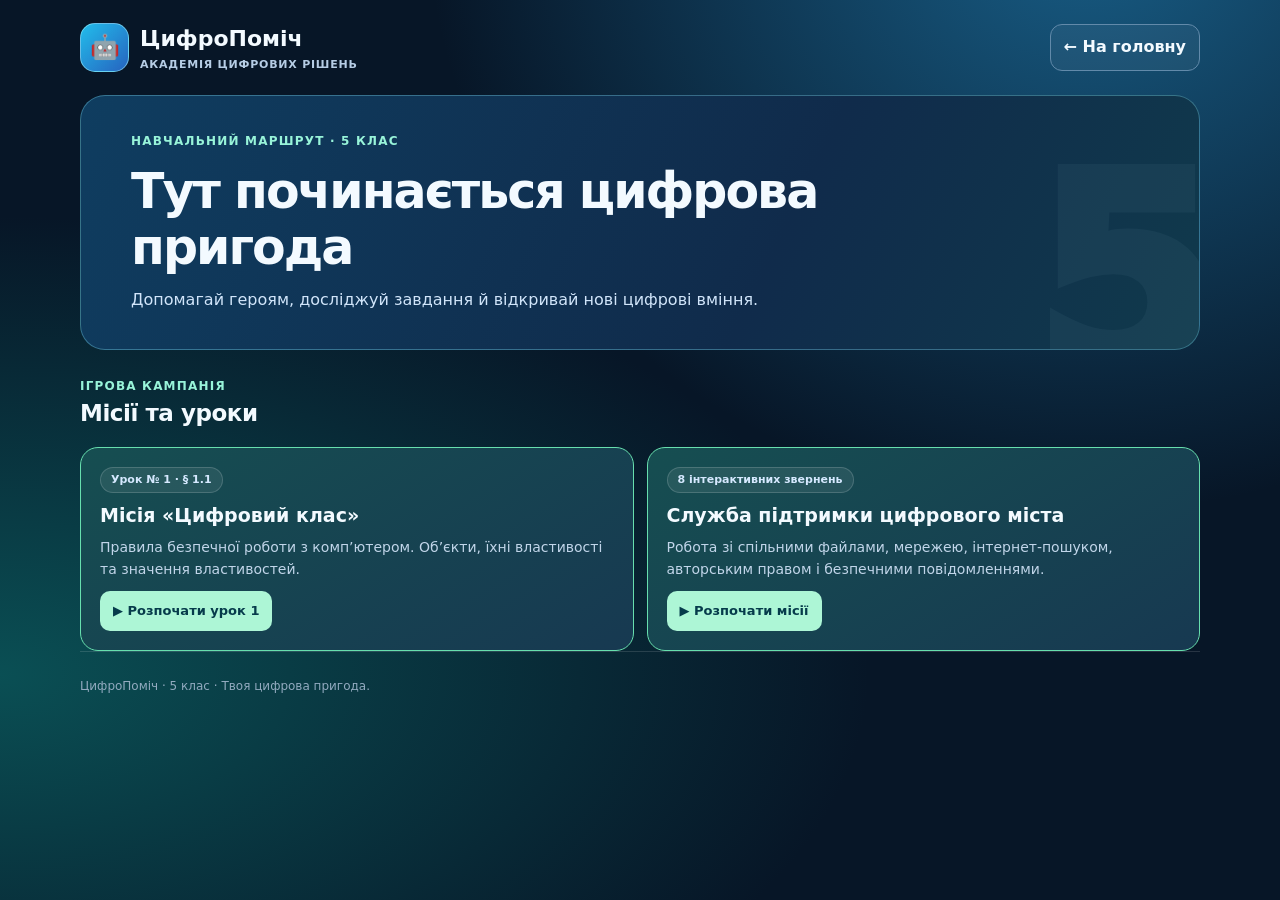
==== 5/index.html @ 38b458c2 "Simplify grade 5 student page: remove textbook notes and cross-grade navigation" ====
<!doctype html>
<html lang="uk"><head><meta charset="utf-8"><meta name="viewport" content="width=device-width,initial-scale=1,viewport-fit=cover"><meta name="theme-color" content="#09182c">
<title>ЦифроПоміч · 5 клас</title><meta name="description" content="ЦифроПоміч — пригоди та навчальні завдання з інформатики.">
<style>
:root{font-family:system-ui,-apple-system,"Segoe UI",sans-serif;color:#f3faff;background:#071627;line-height:1.55}
*{box-sizing:border-box}body{margin:0;min-height:100vh;background:radial-gradient(ellipse at 85% -10%,#185e87 0,transparent 43%),radial-gradient(ellipse at 0 75%,#0a4f54 0,transparent 48%),#071627}
a{color:inherit}a:focus-visible{outline:3px solid #ffde7c;outline-offset:3px}
.wrap{width:min(1120px,calc(100% - 28px));margin:auto}
header{padding:22px 0;display:flex;align-items:center;justify-content:space-between;gap:14px;flex-wrap:wrap}
.brand{text-decoration:none;display:flex;align-items:center;gap:11px;font-weight:900;font-size:22px}
.brand-mark{width:49px;height:49px;display:grid;place-items:center;border-radius:15px;background:linear-gradient(135deg,#22bdeb,#2663bf);font-size:24px;border:1px solid #a5f5ff8a}
.brand small{display:block;font-size:11px;font-weight:600;letter-spacing:.07em;color:#b6cde5}
.return{border:1px solid #628aaa;text-decoration:none;border-radius:12px;padding:10px 13px;background:#ffffff0c;font-weight:700}
nav{display:flex;gap:7px;flex-wrap:wrap;margin:8px 0 26px}
nav a{flex:1;text-decoration:none;text-align:center;min-width:56px;max-width:190px;padding:10px 8px;background:#132d49;border:1px solid #487491;border-radius:12px;font-weight:800}
nav .current{background:#c9f8e4;color:#06374a;border-color:#c9f8e4}
.hero{padding:36px clamp(20px,5vw,50px);border-radius:25px;border:1px solid #83e9ff55;background:linear-gradient(116deg,#0f3d60,#102b4b 62%,#103a4c);position:relative;overflow:hidden}
.eyebrow{color:#98f4d9;font-size:12px;letter-spacing:.1em;font-weight:900;text-transform:uppercase}
h1{font-size:clamp(28px,5vw,49px);letter-spacing:-.04em;line-height:1.14;max-width:760px;margin:13px 0}
.hero p{max-width:690px;color:#d1e5fa;margin:0}
.grade{position:absolute;right:-18px;bottom:-65px;font-size:270px;line-height:1;color:#b3eaff0c;font-weight:1000;pointer-events:none}
.book{display:inline-flex;gap:8px;flex-wrap:wrap;margin-top:20px;padding:9px 13px;background:#001e3255;border:1px solid #9fdcee44;border-radius:12px;font-size:12px;color:#d4e8f8}
.sec{display:flex;align-items:end;justify-content:space-between;gap:12px;margin:27px 0 16px;flex-wrap:wrap}
h2{font-size:23px;margin:0;letter-spacing:-.02em}.small{font-size:13px;color:#b7cce1}
.grid{display:grid;grid-template-columns:repeat(2,minmax(0,1fr));gap:13px}
.topic{border:1px solid #426881;background:linear-gradient(160deg,#142f4b,#11263c);border-radius:18px;padding:19px;display:flex;flex-direction:column;gap:10px;min-height:194px}
.topic.ready{border-color:#67dfae;background:linear-gradient(150deg,#164e51,#173951)}
.topic-top{display:flex;justify-content:space-between;gap:7px;align-items:center;flex-wrap:wrap}
.kind{background:#ffffff13;border:1px solid #ffffff29;padding:3px 10px;border-radius:999px;font-size:11px;font-weight:800;color:#d6e9ff}

.topic h3{margin:0;font-size:19px;line-height:1.3}.topic p{color:#c1d5e9;margin:0;flex:1;font-size:14px}

.action{display:inline-block;align-self:flex-start;text-decoration:none;color:#063b4b;background:#adf6d6;padding:10px 13px;border-radius:10px;font-weight:850;font-size:13px}
.hint{margin:20px 0 35px;padding:16px;border:1px solid #526b85;border-radius:15px;background:#091c30;color:#bcd1e8;font-size:13px}
footer{padding:25px 0 40px;color:#92aabf;font-size:12px;border-top:1px solid #ffffff21}
@media(max-width:650px){header{padding:13px 0}.brand{font-size:18px}.brand-mark{width:41px;height:41px}.return{font-size:12px}.hero{padding:25px 18px}.grade{font-size:190px;bottom:-40px}.grid{grid-template-columns:1fr}.topic{min-height:unset}nav{margin-bottom:15px}nav a{font-size:12px;padding:10px 3px}}
</style></head><body>
<div class="wrap"><header><a class="brand" href="../"><span class="brand-mark" aria-hidden="true">🤖</span><span>ЦифроПоміч<small>АКАДЕМІЯ ЦИФРОВИХ РІШЕНЬ</small></span></a><a class="return" href="../">← На головну</a></header>

<main><section class="hero"><span class="grade" aria-hidden="true">5</span><div class="eyebrow">Навчальний маршрут · 5 клас</div><h1>Тут починається цифрова пригода</h1><p>Допомагай героям, досліджуй завдання й відкривай нові цифрові вміння.</p></section>
<section aria-labelledby="topics"><div class="sec"><div><div class="eyebrow">Ігрова кампанія</div><h2 id="topics">Місії та уроки</h2></div></div><div class="grid"><article class="topic ready"><div class="topic-top"><span class="kind">Урок № 1 · § 1.1</span></div><h3>Місія «Цифровий клас»</h3><p>Правила безпечної роботи з комп’ютером. Об’єкти, їхні властивості та значення властивостей.</p><a class="action" href="./lesson-01.html">▶ Розпочати урок 1</a></article><article class="topic ready"><div class="topic-top"><span class="kind">8 інтерактивних звернень</span></div><h3>Служба підтримки цифрового міста</h3><p>Робота зі спільними файлами, мережею, інтернет-пошуком, авторським правом і безпечними повідомленнями.</p><a class="action" href="./game.html">▶ Розпочати місії</a></article></div></section></main>
<footer>ЦифроПоміч · 5 клас · Твоя цифрова пригода.</footer></div></body></html>
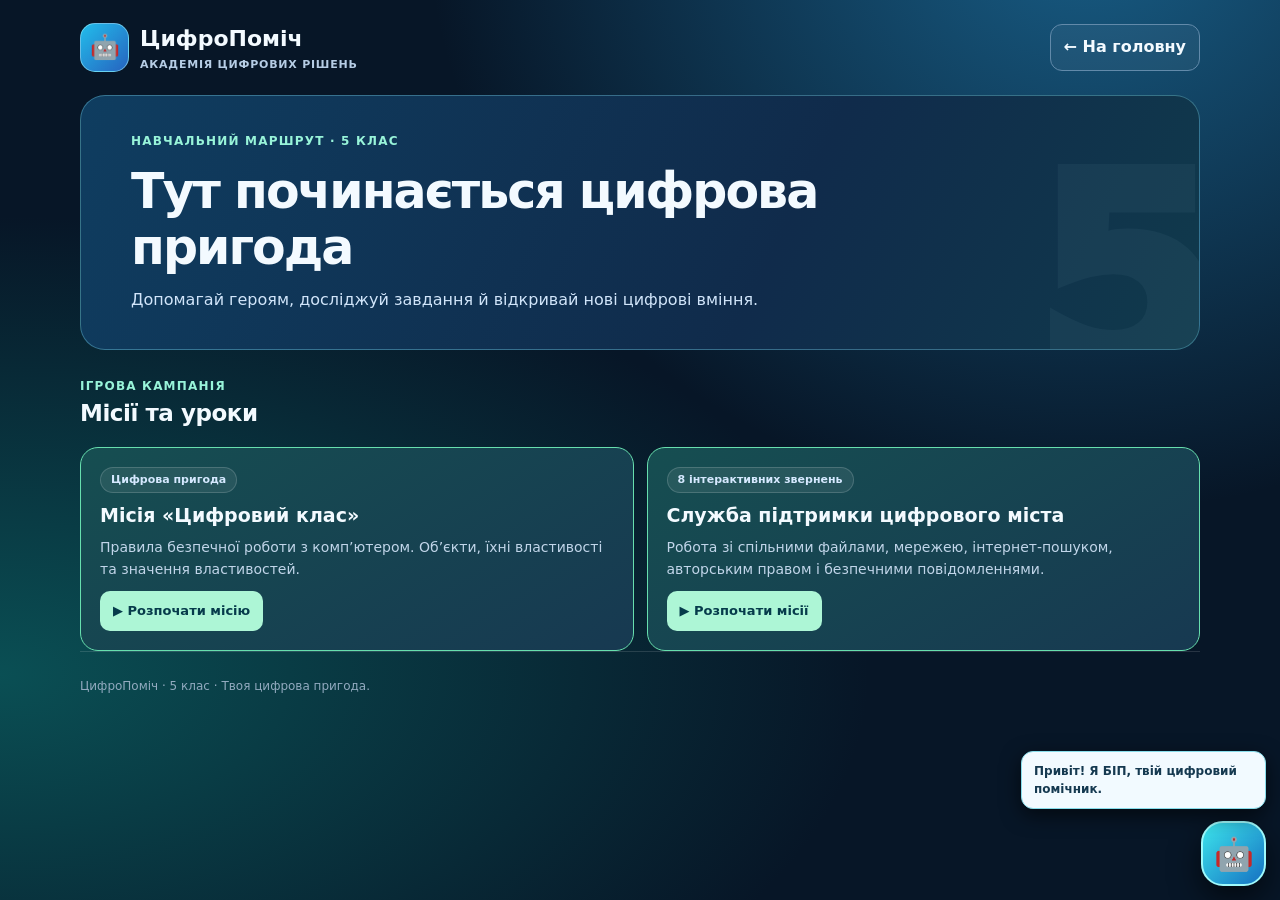
==== commit 22dba66b: "Add contextual floating BIP helper to 5/index.html" ====
--- a/5/index.html
+++ b/5/index.html
@@ -38,5 +38,5 @@
 <div class="wrap"><header><a class="brand" href="../"><span class="brand-mark" aria-hidden="true">🤖</span><span>ЦифроПоміч<small>АКАДЕМІЯ ЦИФРОВИХ РІШЕНЬ</small></span></a><a class="return" href="../">← На головну</a></header>
 
 <main><section class="hero"><span class="grade" aria-hidden="true">5</span><div class="eyebrow">Навчальний маршрут · 5 клас</div><h1>Тут починається цифрова пригода</h1><p>Допомагай героям, досліджуй завдання й відкривай нові цифрові вміння.</p></section>
-<section aria-labelledby="topics"><div class="sec"><div><div class="eyebrow">Ігрова кампанія</div><h2 id="topics">Місії та уроки</h2></div></div><div class="grid"><article class="topic ready"><div class="topic-top"><span class="kind">Урок № 1 · § 1.1</span></div><h3>Місія «Цифровий клас»</h3><p>Правила безпечної роботи з комп’ютером. Об’єкти, їхні властивості та значення властивостей.</p><a class="action" href="./lesson-01.html">▶ Розпочати урок 1</a></article><article class="topic ready"><div class="topic-top"><span class="kind">8 інтерактивних звернень</span></div><h3>Служба підтримки цифрового міста</h3><p>Робота зі спільними файлами, мережею, інтернет-пошуком, авторським правом і безпечними повідомленнями.</p><a class="action" href="./game.html">▶ Розпочати місії</a></article></div></section></main>
-<footer>ЦифроПоміч · 5 клас · Твоя цифрова пригода.</footer></div></body></html>+<section aria-labelledby="topics"><div class="sec"><div><div class="eyebrow">Ігрова кампанія</div><h2 id="topics">Місії та уроки</h2></div></div><div class="grid"><article class="topic ready"><div class="topic-top"><span class="kind">Цифрова пригода</span></div><h3>Місія «Цифровий клас»</h3><p>Правила безпечної роботи з комп’ютером. Об’єкти, їхні властивості та значення властивостей.</p><a class="action" href="./lesson-01.html">▶ Розпочати місію</a></article><article class="topic ready"><div class="topic-top"><span class="kind">8 інтерактивних звернень</span></div><h3>Служба підтримки цифрового міста</h3><p>Робота зі спільними файлами, мережею, інтернет-пошуком, авторським правом і безпечними повідомленнями.</p><a class="action" href="./game.html">▶ Розпочати місії</a></article></div></section></main>
+<footer>ЦифроПоміч · 5 клас · Твоя цифрова пригода.</footer></div><script src="../assistant.js" defer></script></body></html>
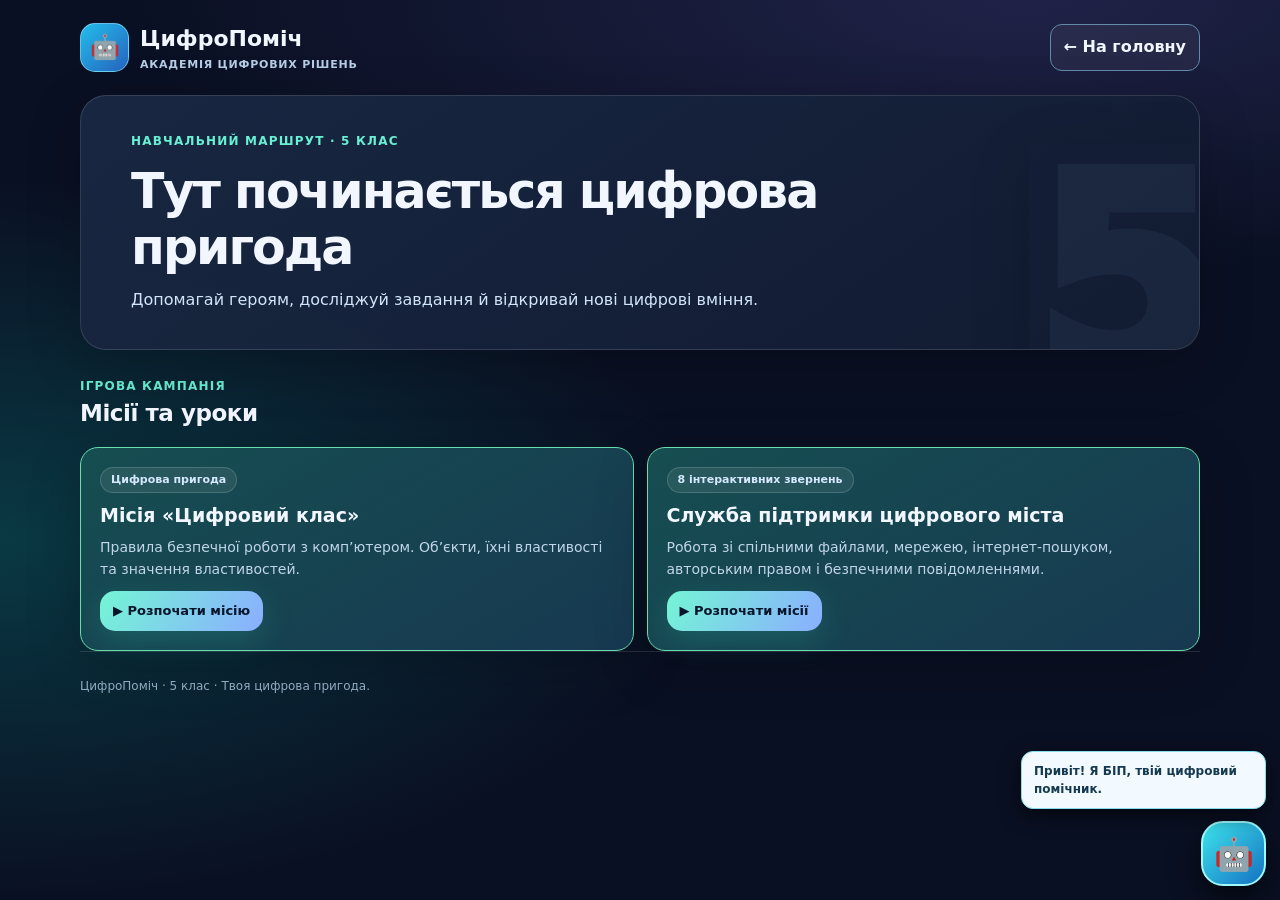
==== commit e272aa4d: "Apply shared visual identity to 5/index.html" ====
--- a/5/index.html
+++ b/5/index.html
@@ -34,7 +34,7 @@
 .hint{margin:20px 0 35px;padding:16px;border:1px solid #526b85;border-radius:15px;background:#091c30;color:#bcd1e8;font-size:13px}
 footer{padding:25px 0 40px;color:#92aabf;font-size:12px;border-top:1px solid #ffffff21}
 @media(max-width:650px){header{padding:13px 0}.brand{font-size:18px}.brand-mark{width:41px;height:41px}.return{font-size:12px}.hero{padding:25px 18px}.grade{font-size:190px;bottom:-40px}.grid{grid-template-columns:1fr}.topic{min-height:unset}nav{margin-bottom:15px}nav a{font-size:12px;padding:10px 3px}}
-</style></head><body>
+</style><link rel="stylesheet" href="../platform-theme.css"></head><body>
 <div class="wrap"><header><a class="brand" href="../"><span class="brand-mark" aria-hidden="true">🤖</span><span>ЦифроПоміч<small>АКАДЕМІЯ ЦИФРОВИХ РІШЕНЬ</small></span></a><a class="return" href="../">← На головну</a></header>
 
 <main><section class="hero"><span class="grade" aria-hidden="true">5</span><div class="eyebrow">Навчальний маршрут · 5 клас</div><h1>Тут починається цифрова пригода</h1><p>Допомагай героям, досліджуй завдання й відкривай нові цифрові вміння.</p></section>
--- a/platform-theme.css
+++ b/platform-theme.css
@@ -0,0 +1,71 @@
+/* ЦифроПоміч · єдина візуальна система платформи.
+   Палітра, панелі, елементи керування та анімації узгоджені з базовою грою. */
+:root{--cp-bg:#0a1023;--cp-card:#17233e;--cp-card-2:#1b2b49;--cp-line:#ffffff22;--cp-muted:#b1c1dd;--cp-accent:#69efd3;--cp-blue:#81adff;--cp-gold:#ffd98b;--cp-glow:#48e3db}
+html{scroll-behavior:auto}
+body{color:#f2f7ff;background:radial-gradient(ellipse 70% 30% at 80% 0,#39387275,transparent),radial-gradient(ellipse 55% 40% at 0% 60%,#087d7960,transparent),#0a1023;font-family:system-ui,-apple-system,"Segoe UI",sans-serif}
+button,a,select{touch-action:manipulation}
+button:focus-visible,a:focus-visible,select:focus-visible{outline:3px solid #ffe19b;outline-offset:3px}
+:is(.hero,.panel,.step,.topic,.grade,.card){box-shadow:0 15px 55px #0003}
+:is(.hero,.panel,.step){background:linear-gradient(145deg,#192843f5,#121c32f8);border:1px solid var(--cp-line);border-radius:26px}
+:is(.card,.topic){background:linear-gradient(155deg,#213754,#192840);border:1px solid #ffffff30;border-radius:18px}
+:is(.button,.btn,.action){background:linear-gradient(120deg,#74f5d5,#8baeff);color:#07152b;border:0;border-radius:15px;box-shadow:0 9px 32px #36e6bd2c;font-weight:900;text-decoration:none}
+:is(.button.secondary,.btn.secondary){background:#263555;color:#fff;border:1px solid #ffffff30;box-shadow:none}
+:is(.eyebrow,.meta,.caps){color:var(--cp-accent)}
+:is(.guide,.mission-scene){background:linear-gradient(120deg,#23395e,#182b48);border:1px solid #7badff66;border-radius:18px}
+:is(.step,.panel){overflow:visible}
+:is(.note,.game-notice){background:linear-gradient(145deg,#172f55,#13223f);border:1px solid #81adff;border-radius:18px;box-shadow:0 20px 55px #0009}
+:is(.note.error,.game-notice[data-kind="error"]){background:#503748;border-color:#ffa98f}
+:is(.workstation,.scene-bin){background:#111d37;border-color:#526fa8}
+:is(.decision-choice,.card select){background:#172c4c;border-color:#63799e;color:#f1f7ff}
+.decision-choice:hover{border-color:#a3f2de;background:#234c65}
+.decision-choice[aria-pressed="true"]{background:linear-gradient(130deg,#215d5d,#253d70);border-color:#84eed4}
+.mission-avatar{filter:drop-shadow(0 7px 14px #0af3dd18)}
+.mission-scene[data-mood="joy"]{border-color:#69efd3;background:linear-gradient(130deg,#1d5855,#223764)}
+.mission-scene[data-mood="concerned"]{border-color:#ffbe84;background:linear-gradient(130deg,#544058,#263356)}
+.mission-scene[data-mood="think"]{border-color:#ffbe84;background:linear-gradient(130deg,#544058,#263356)}
+.mission-scene[data-mood="surprise"]{border-color:#ffd98b}
+@keyframes cp-rise{from{opacity:0;transform:translateY(10px)}to{opacity:1;transform:translateY(0)}}
+@keyframes cp-hover{0%,100%{transform:translateY(0)}50%{transform:translateY(-5px)}}
+@keyframes cp-glow{0%,100%{filter:drop-shadow(0 0 2px #66eac055)}50%{filter:drop-shadow(0 0 10px #66eac099)}}
+@media(prefers-reduced-motion:reduce){html{scroll-behavior:auto}*,*::before,*::after{animation:none!important;transition:none!important}}
+/* Mission-only rules: preserve stable gameplay and layout, update visual language. */
+body:has(.cp-mission) .wrap{max-width:1150px;padding:17px 20px 40px}
+.cp-mission .hero{position:relative;min-height:220px;display:grid;grid-template-columns:minmax(0,1fr) 250px;align-items:center;gap:16px;padding:30px 37px;overflow:hidden;background:linear-gradient(130deg,#1e3152,#14213c 68%,#164851)}
+.cp-mission .hero::after{content:"";position:absolute;pointer-events:none;inset:0;background:radial-gradient(circle at 85% 35%,#72cfff25,transparent 32%)}
+.cp-mission .hero-content{position:relative;z-index:1}
+.cp-mission h1{font-size:clamp(29px,5vw,52px);line-height:1.12;letter-spacing:-.04em;margin:10px 0}
+.cp-mission .hero p{color:#c3d3ed;font-size:16px;max-width:620px}
+.cp-mission .hero-team{position:relative;z-index:1;display:flex;justify-content:center;align-items:end;gap:0;min-height:160px}
+.cp-mission .hero-team .team-figure{width:96px;height:130px;display:grid;align-items:end;filter:drop-shadow(0 12px 10px #0007);animation:cp-hover 4.2s ease-in-out infinite}
+.cp-mission .hero-team .team-figure:nth-child(2){animation-delay:-1.1s;z-index:2;transform:scale(1.07)}
+.cp-mission .hero-team .team-figure:nth-child(3){animation-delay:-2.1s}
+.cp-mission .hero-team svg{width:100%;height:100%}
+.cp-mission header{display:flex;align-items:center;gap:13px;min-height:63px;padding:0 0 16px}
+.cp-mission header .cp-brand{display:flex;align-items:center;gap:12px;font-size:21px;letter-spacing:-.03em}
+.cp-mission header .cp-brand-icon{display:grid;place-items:center;background:linear-gradient(135deg,#70f5d2,#88a8ff);width:49px;height:49px;border-radius:15px;color:#0b1b2d;font-size:25px}
+.cp-mission header .cp-brand small{display:block;color:#b1c1dd;font-size:11px;letter-spacing:.08em}
+.cp-mission header .back{margin-left:auto;padding:11px 15px;border-radius:14px;border:1px solid #ffffff30;background:#ffffff12;color:#f2f7ff}
+.cp-mission .progress{margin:18px 0 17px;gap:10px}
+.cp-mission .progress i{height:11px;background:#263a60;box-shadow:inset 0 2px 4px #0004}
+.cp-mission .progress i.done{background:linear-gradient(90deg,#57e2a5,#79dbf9)}
+.cp-mission .progress i.current{background:linear-gradient(90deg,#ffd98b,#f2bde8);animation:cp-glow 2.5s ease-in-out infinite}
+.cp-mission .step{padding:clamp(19px,3.4vw,32px);animation:cp-rise .3s ease-out}
+.cp-mission .step[hidden]{display:none}
+.cp-mission .step h2{font-size:clamp(23px,3.3vw,34px);letter-spacing:-.035em}
+.cp-mission .choices{gap:13px}
+.cp-mission .card{padding:17px}
+.cp-mission .mission-scene{padding:13px 18px;margin:0 0 18px;min-height:114px}
+.cp-mission .mission-scene .mission-avatar{min-width:90px}
+.cp-mission .mission-scene .mission-avatar svg{width:85px;height:97px}
+.cp-mission .mission-scene b{font-size:17px}
+.cp-mission .mission-scene small{font-size:13px;color:#c6d8ef}
+.cp-mission .workstation{background:#121f38;border:1px solid #6383b3;min-height:75px}
+.cp-mission .workstation[data-selected="true"]{background:#1c4659;border-color:#69efd3}
+.cp-mission .scene-bin{min-height:97px;background:#101e36;border:1px dashed #7193c7}
+.cp-mission .scene-bin .token{background:#2a4266;border-color:#81adff}
+.cp-mission .decision-choice{font-size:14px;min-height:54px;border-radius:13px}
+.cp-mission .decision-choice[aria-pressed="true"]::before{color:#81ffd5}
+.cp-mission .viz-ball svg{filter:drop-shadow(0 14px 12px #0006)}
+.cp-mission footer{color:#9eafcb}
+@media(max-width:760px){.cp-mission .hero{grid-template-columns:1fr 130px;padding:24px 22px}.cp-mission .hero-team{min-height:95px}.cp-mission .hero-team .team-figure{width:51px;height:87px}.cp-mission .mission-scene .mission-avatar{min-width:67px}.cp-mission .mission-scene .mission-avatar svg{height:75px;width:65px}}
+@media(max-width:570px){body:has(.cp-mission) .wrap{padding:10px 10px 32px}.cp-mission .hero{grid-template-columns:1fr;min-height:unset;padding:21px 19px;border-radius:23px}.cp-mission .hero-team{display:none}.cp-mission .hero p{font-size:14px}.cp-mission .step{padding:14px}.cp-mission .card{padding:12px}.cp-mission .mission-scene{gap:10px;min-height:95px;padding:9px}.cp-mission .mission-scene .mission-avatar{min-width:54px}.cp-mission .mission-scene .mission-avatar svg{width:55px;height:70px}.cp-mission .mission-scene b{font-size:14px}.cp-mission .mission-scene small{font-size:11px}.cp-mission header .cp-brand{font-size:17px}.cp-mission header .cp-brand-icon{width:42px;height:42px}.cp-mission header .back{font-size:12px;padding:9px}.cp-mission .decision-choice{font-size:13px}}
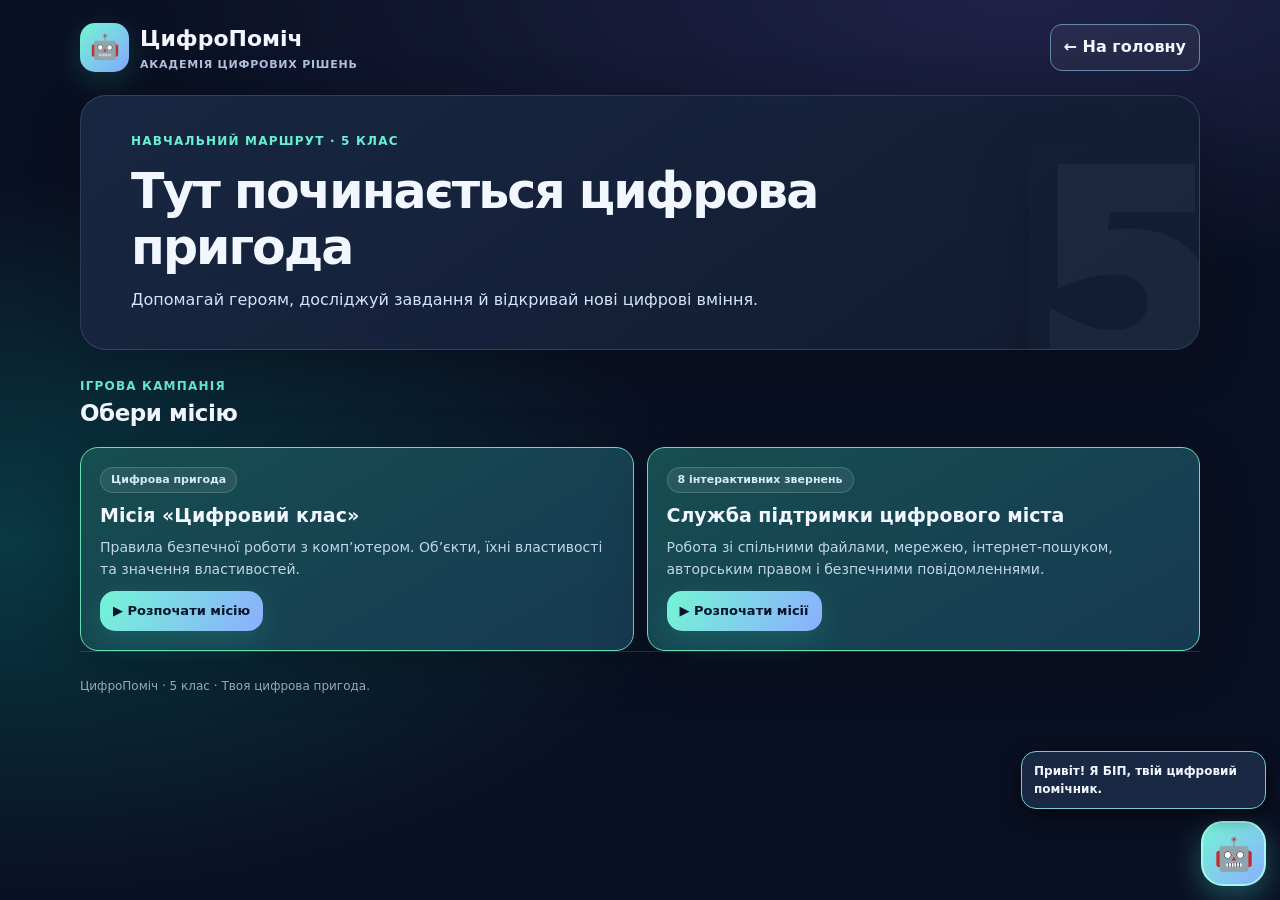
==== commit cdd1d504: "Use a student-facing mission heading consistently in grade 5" ====
--- a/5/index.html
+++ b/5/index.html
@@ -38,5 +38,5 @@
 <div class="wrap"><header><a class="brand" href="../"><span class="brand-mark" aria-hidden="true">🤖</span><span>ЦифроПоміч<small>АКАДЕМІЯ ЦИФРОВИХ РІШЕНЬ</small></span></a><a class="return" href="../">← На головну</a></header>
 
 <main><section class="hero"><span class="grade" aria-hidden="true">5</span><div class="eyebrow">Навчальний маршрут · 5 клас</div><h1>Тут починається цифрова пригода</h1><p>Допомагай героям, досліджуй завдання й відкривай нові цифрові вміння.</p></section>
-<section aria-labelledby="topics"><div class="sec"><div><div class="eyebrow">Ігрова кампанія</div><h2 id="topics">Місії та уроки</h2></div></div><div class="grid"><article class="topic ready"><div class="topic-top"><span class="kind">Цифрова пригода</span></div><h3>Місія «Цифровий клас»</h3><p>Правила безпечної роботи з комп’ютером. Об’єкти, їхні властивості та значення властивостей.</p><a class="action" href="./lesson-01.html">▶ Розпочати місію</a></article><article class="topic ready"><div class="topic-top"><span class="kind">8 інтерактивних звернень</span></div><h3>Служба підтримки цифрового міста</h3><p>Робота зі спільними файлами, мережею, інтернет-пошуком, авторським правом і безпечними повідомленнями.</p><a class="action" href="./game.html">▶ Розпочати місії</a></article></div></section></main>
+<section aria-labelledby="topics"><div class="sec"><div><div class="eyebrow">Ігрова кампанія</div><h2 id="topics">Обери місію</h2></div></div><div class="grid"><article class="topic ready"><div class="topic-top"><span class="kind">Цифрова пригода</span></div><h3>Місія «Цифровий клас»</h3><p>Правила безпечної роботи з комп’ютером. Об’єкти, їхні властивості та значення властивостей.</p><a class="action" href="./lesson-01.html">▶ Розпочати місію</a></article><article class="topic ready"><div class="topic-top"><span class="kind">8 інтерактивних звернень</span></div><h3>Служба підтримки цифрового міста</h3><p>Робота зі спільними файлами, мережею, інтернет-пошуком, авторським правом і безпечними повідомленнями.</p><a class="action" href="./game.html">▶ Розпочати місії</a></article></div></section></main>
 <footer>ЦифроПоміч · 5 клас · Твоя цифрова пригода.</footer></div><script src="../assistant.js" defer></script></body></html>
--- a/platform-theme.css
+++ b/platform-theme.css
@@ -1,6 +1,9 @@
 /* ЦифроПоміч · єдина візуальна система платформи.
    Палітра, панелі, елементи керування та анімації узгоджені з базовою грою. */
 :root{--cp-bg:#0a1023;--cp-card:#17233e;--cp-card-2:#1b2b49;--cp-line:#ffffff22;--cp-muted:#b1c1dd;--cp-accent:#69efd3;--cp-blue:#81adff;--cp-gold:#ffd98b;--cp-glow:#48e3db}
+.brand-mark,.brand-icon{background:linear-gradient(135deg,#70f5d2,#88a8ff)!important;color:#081a29;border-radius:15px;border:0;box-shadow:0 8px 30px #36e6bd2c}
+.brand small,.brand-caption{color:#b1c1dd}
+.brand,.brand-title{color:#f2f7ff;font-weight:900}
 html{scroll-behavior:auto}
 body{color:#f2f7ff;background:radial-gradient(ellipse 70% 30% at 80% 0,#39387275,transparent),radial-gradient(ellipse 55% 40% at 0% 60%,#087d7960,transparent),#0a1023;font-family:system-ui,-apple-system,"Segoe UI",sans-serif}
 button,a,select{touch-action:manipulation}
@@ -24,6 +27,10 @@
 .mission-scene[data-mood="concerned"]{border-color:#ffbe84;background:linear-gradient(130deg,#544058,#263356)}
 .mission-scene[data-mood="think"]{border-color:#ffbe84;background:linear-gradient(130deg,#544058,#263356)}
 .mission-scene[data-mood="surprise"]{border-color:#ffd98b}
+
+.cp-mission .mission-scene[data-mood="think"] .mission-avatar{animation:mission-think .55s ease-in-out 2}
+.cp-mission .hero-team .team-figure.celebrating{animation:cp-party .48s ease-in-out 5}
+@keyframes cp-party{0%,100%{transform:translateY(0) rotate(0)}35%{transform:translateY(-12px) rotate(-8deg)}70%{transform:translateY(-7px) rotate(8deg)}}
 @keyframes cp-rise{from{opacity:0;transform:translateY(10px)}to{opacity:1;transform:translateY(0)}}
 @keyframes cp-hover{0%,100%{transform:translateY(0)}50%{transform:translateY(-5px)}}
 @keyframes cp-glow{0%,100%{filter:drop-shadow(0 0 2px #66eac055)}50%{filter:drop-shadow(0 0 10px #66eac099)}}
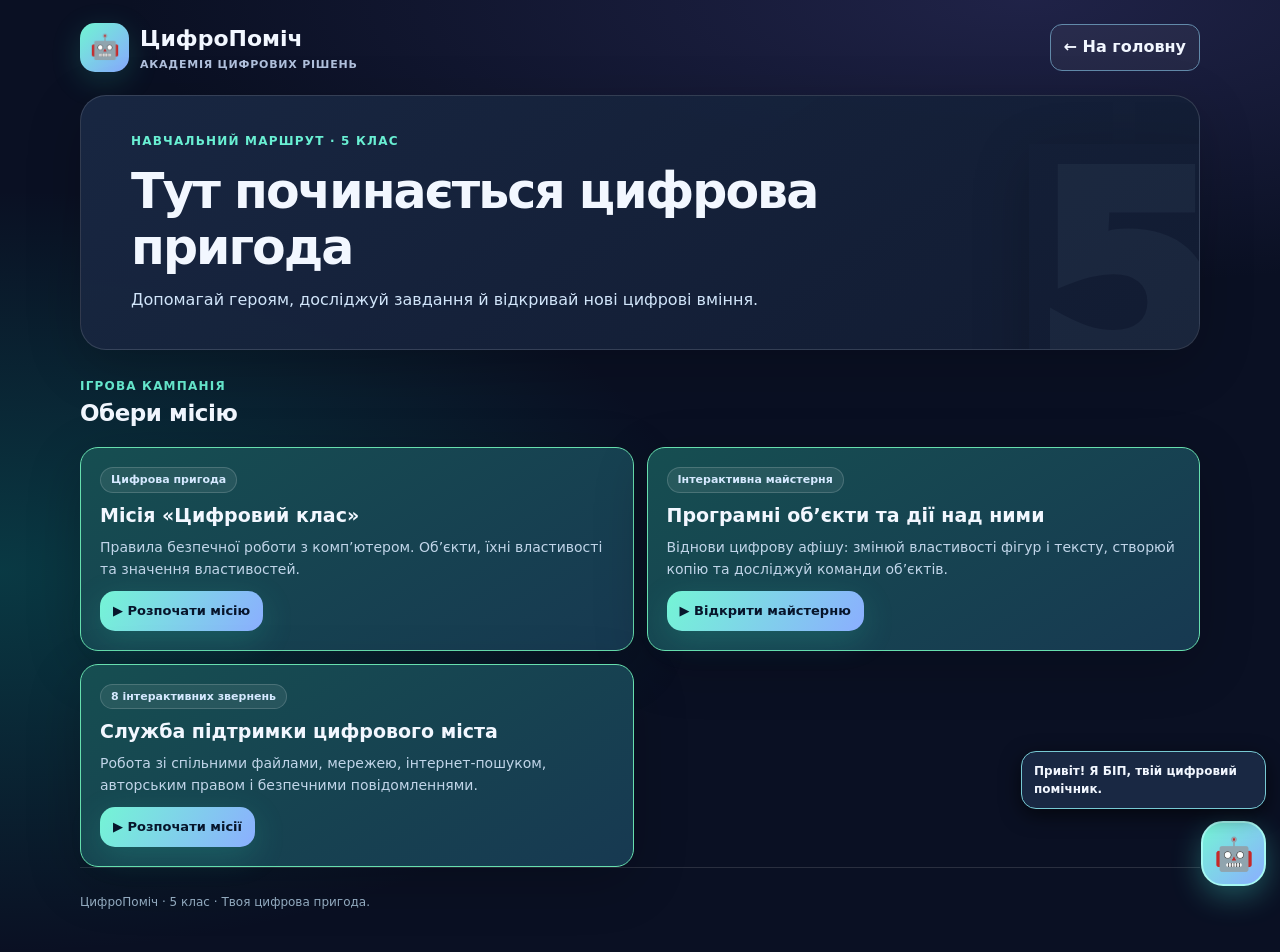
==== commit 2ada1d8c: "Add interactive program objects workshop with contextual BIP support" ====
--- a/5/index.html
+++ b/5/index.html
@@ -38,5 +38,5 @@
 <div class="wrap"><header><a class="brand" href="../"><span class="brand-mark" aria-hidden="true">🤖</span><span>ЦифроПоміч<small>АКАДЕМІЯ ЦИФРОВИХ РІШЕНЬ</small></span></a><a class="return" href="../">← На головну</a></header>
 
 <main><section class="hero"><span class="grade" aria-hidden="true">5</span><div class="eyebrow">Навчальний маршрут · 5 клас</div><h1>Тут починається цифрова пригода</h1><p>Допомагай героям, досліджуй завдання й відкривай нові цифрові вміння.</p></section>
-<section aria-labelledby="topics"><div class="sec"><div><div class="eyebrow">Ігрова кампанія</div><h2 id="topics">Обери місію</h2></div></div><div class="grid"><article class="topic ready"><div class="topic-top"><span class="kind">Цифрова пригода</span></div><h3>Місія «Цифровий клас»</h3><p>Правила безпечної роботи з комп’ютером. Об’єкти, їхні властивості та значення властивостей.</p><a class="action" href="./lesson-01.html">▶ Розпочати місію</a></article><article class="topic ready"><div class="topic-top"><span class="kind">8 інтерактивних звернень</span></div><h3>Служба підтримки цифрового міста</h3><p>Робота зі спільними файлами, мережею, інтернет-пошуком, авторським правом і безпечними повідомленнями.</p><a class="action" href="./game.html">▶ Розпочати місії</a></article></div></section></main>
-<footer>ЦифроПоміч · 5 клас · Твоя цифрова пригода.</footer></div><script src="../assistant.js" defer></script></body></html>+<section aria-labelledby="topics"><div class="sec"><div><div class="eyebrow">Ігрова кампанія</div><h2 id="topics">Обери місію</h2></div></div><div class="grid"><article class="topic ready"><div class="topic-top"><span class="kind">Цифрова пригода</span></div><h3>Місія «Цифровий клас»</h3><p>Правила безпечної роботи з комп’ютером. Об’єкти, їхні властивості та значення властивостей.</p><a class="action" href="./lesson-01.html">▶ Розпочати місію</a></article><article class="topic ready"><div class="topic-top"><span class="kind">Інтерактивна майстерня</span></div><h3>Програмні об’єкти та дії над ними</h3><p>Віднови цифрову афішу: змінюй властивості фігур і тексту, створюй копію та досліджуй команди об’єктів.</p><a class="action" href="./lesson-02.html">▶ Відкрити майстерню</a></article><article class="topic ready"><div class="topic-top"><span class="kind">8 інтерактивних звернень</span></div><h3>Служба підтримки цифрового міста</h3><p>Робота зі спільними файлами, мережею, інтернет-пошуком, авторським правом і безпечними повідомленнями.</p><a class="action" href="./game.html">▶ Розпочати місії</a></article></div></section></main>
+<footer>ЦифроПоміч · 5 клас · Твоя цифрова пригода.</footer></div><script src="../assistant.js" defer></script></body></html>
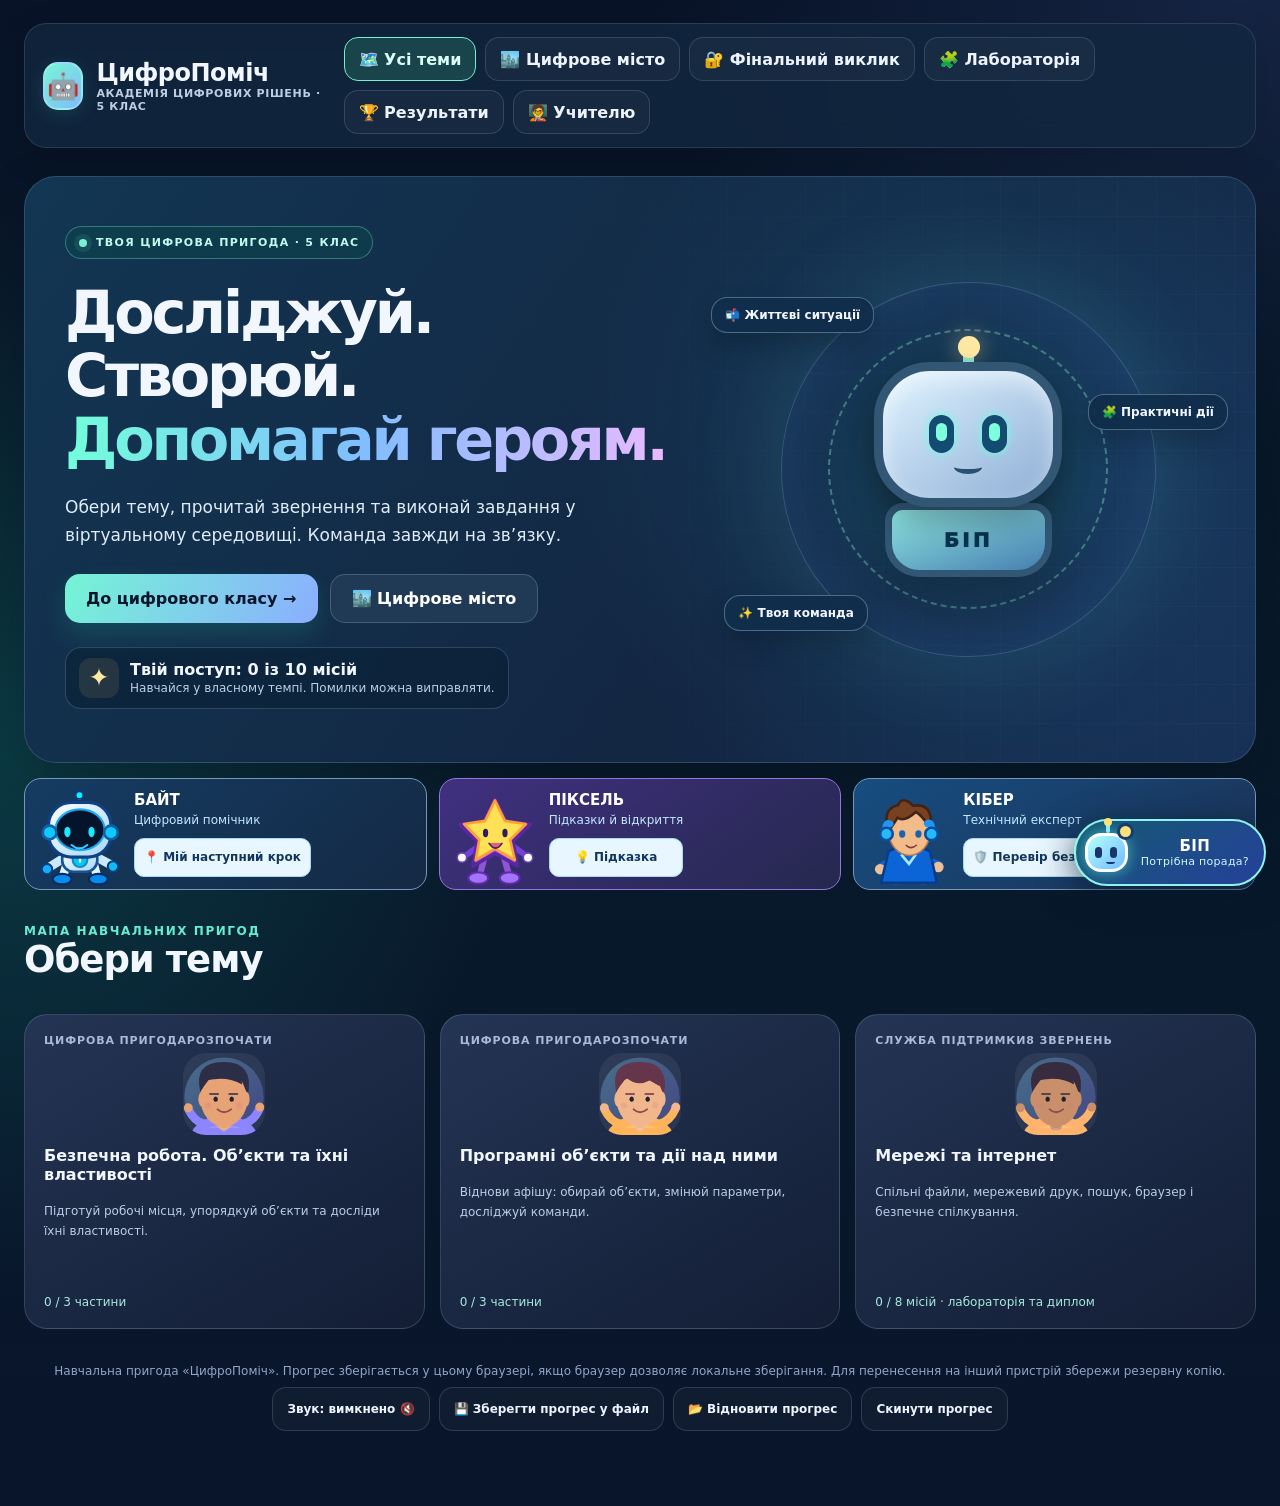
==== commit 4adfc2eb: "Unify academy missions with the existing portal, shared characters and contextual BIP support" ====
--- a/5/index.html
+++ b/5/index.html
@@ -1,42 +1 @@
-<!doctype html>
-<html lang="uk"><head><meta charset="utf-8"><meta name="viewport" content="width=device-width,initial-scale=1,viewport-fit=cover"><meta name="theme-color" content="#09182c">
-<title>ЦифроПоміч · 5 клас</title><meta name="description" content="ЦифроПоміч — пригоди та навчальні завдання з інформатики.">
-<style>
-:root{font-family:system-ui,-apple-system,"Segoe UI",sans-serif;color:#f3faff;background:#071627;line-height:1.55}
-*{box-sizing:border-box}body{margin:0;min-height:100vh;background:radial-gradient(ellipse at 85% -10%,#185e87 0,transparent 43%),radial-gradient(ellipse at 0 75%,#0a4f54 0,transparent 48%),#071627}
-a{color:inherit}a:focus-visible{outline:3px solid #ffde7c;outline-offset:3px}
-.wrap{width:min(1120px,calc(100% - 28px));margin:auto}
-header{padding:22px 0;display:flex;align-items:center;justify-content:space-between;gap:14px;flex-wrap:wrap}
-.brand{text-decoration:none;display:flex;align-items:center;gap:11px;font-weight:900;font-size:22px}
-.brand-mark{width:49px;height:49px;display:grid;place-items:center;border-radius:15px;background:linear-gradient(135deg,#22bdeb,#2663bf);font-size:24px;border:1px solid #a5f5ff8a}
-.brand small{display:block;font-size:11px;font-weight:600;letter-spacing:.07em;color:#b6cde5}
-.return{border:1px solid #628aaa;text-decoration:none;border-radius:12px;padding:10px 13px;background:#ffffff0c;font-weight:700}
-nav{display:flex;gap:7px;flex-wrap:wrap;margin:8px 0 26px}
-nav a{flex:1;text-decoration:none;text-align:center;min-width:56px;max-width:190px;padding:10px 8px;background:#132d49;border:1px solid #487491;border-radius:12px;font-weight:800}
-nav .current{background:#c9f8e4;color:#06374a;border-color:#c9f8e4}
-.hero{padding:36px clamp(20px,5vw,50px);border-radius:25px;border:1px solid #83e9ff55;background:linear-gradient(116deg,#0f3d60,#102b4b 62%,#103a4c);position:relative;overflow:hidden}
-.eyebrow{color:#98f4d9;font-size:12px;letter-spacing:.1em;font-weight:900;text-transform:uppercase}
-h1{font-size:clamp(28px,5vw,49px);letter-spacing:-.04em;line-height:1.14;max-width:760px;margin:13px 0}
-.hero p{max-width:690px;color:#d1e5fa;margin:0}
-.grade{position:absolute;right:-18px;bottom:-65px;font-size:270px;line-height:1;color:#b3eaff0c;font-weight:1000;pointer-events:none}
-.book{display:inline-flex;gap:8px;flex-wrap:wrap;margin-top:20px;padding:9px 13px;background:#001e3255;border:1px solid #9fdcee44;border-radius:12px;font-size:12px;color:#d4e8f8}
-.sec{display:flex;align-items:end;justify-content:space-between;gap:12px;margin:27px 0 16px;flex-wrap:wrap}
-h2{font-size:23px;margin:0;letter-spacing:-.02em}.small{font-size:13px;color:#b7cce1}
-.grid{display:grid;grid-template-columns:repeat(2,minmax(0,1fr));gap:13px}
-.topic{border:1px solid #426881;background:linear-gradient(160deg,#142f4b,#11263c);border-radius:18px;padding:19px;display:flex;flex-direction:column;gap:10px;min-height:194px}
-.topic.ready{border-color:#67dfae;background:linear-gradient(150deg,#164e51,#173951)}
-.topic-top{display:flex;justify-content:space-between;gap:7px;align-items:center;flex-wrap:wrap}
-.kind{background:#ffffff13;border:1px solid #ffffff29;padding:3px 10px;border-radius:999px;font-size:11px;font-weight:800;color:#d6e9ff}
-
-.topic h3{margin:0;font-size:19px;line-height:1.3}.topic p{color:#c1d5e9;margin:0;flex:1;font-size:14px}
-
-.action{display:inline-block;align-self:flex-start;text-decoration:none;color:#063b4b;background:#adf6d6;padding:10px 13px;border-radius:10px;font-weight:850;font-size:13px}
-.hint{margin:20px 0 35px;padding:16px;border:1px solid #526b85;border-radius:15px;background:#091c30;color:#bcd1e8;font-size:13px}
-footer{padding:25px 0 40px;color:#92aabf;font-size:12px;border-top:1px solid #ffffff21}
-@media(max-width:650px){header{padding:13px 0}.brand{font-size:18px}.brand-mark{width:41px;height:41px}.return{font-size:12px}.hero{padding:25px 18px}.grade{font-size:190px;bottom:-40px}.grid{grid-template-columns:1fr}.topic{min-height:unset}nav{margin-bottom:15px}nav a{font-size:12px;padding:10px 3px}}
-</style><link rel="stylesheet" href="../platform-theme.css"></head><body>
-<div class="wrap"><header><a class="brand" href="../"><span class="brand-mark" aria-hidden="true">🤖</span><span>ЦифроПоміч<small>АКАДЕМІЯ ЦИФРОВИХ РІШЕНЬ</small></span></a><a class="return" href="../">← На головну</a></header>
-
-<main><section class="hero"><span class="grade" aria-hidden="true">5</span><div class="eyebrow">Навчальний маршрут · 5 клас</div><h1>Тут починається цифрова пригода</h1><p>Допомагай героям, досліджуй завдання й відкривай нові цифрові вміння.</p></section>
-<section aria-labelledby="topics"><div class="sec"><div><div class="eyebrow">Ігрова кампанія</div><h2 id="topics">Обери місію</h2></div></div><div class="grid"><article class="topic ready"><div class="topic-top"><span class="kind">Цифрова пригода</span></div><h3>Місія «Цифровий клас»</h3><p>Правила безпечної роботи з комп’ютером. Об’єкти, їхні властивості та значення властивостей.</p><a class="action" href="./lesson-01.html">▶ Розпочати місію</a></article><article class="topic ready"><div class="topic-top"><span class="kind">Інтерактивна майстерня</span></div><h3>Програмні об’єкти та дії над ними</h3><p>Віднови цифрову афішу: змінюй властивості фігур і тексту, створюй копію та досліджуй команди об’єктів.</p><a class="action" href="./lesson-02.html">▶ Відкрити майстерню</a></article><article class="topic ready"><div class="topic-top"><span class="kind">8 інтерактивних звернень</span></div><h3>Служба підтримки цифрового міста</h3><p>Робота зі спільними файлами, мережею, інтернет-пошуком, авторським правом і безпечними повідомленнями.</p><a class="action" href="./game.html">▶ Розпочати місії</a></article></div></section></main>
-<footer>ЦифроПоміч · 5 клас · Твоя цифрова пригода.</footer></div><script src="../assistant.js" defer></script></body></html>
+<!doctype html><html lang="uk"><head><meta charset="utf-8"><meta name="viewport" content="width=device-width,initial-scale=1"><meta http-equiv="refresh" content="0;url=./game.html#topics"><title>Місії 5 класу · ЦифроПоміч</title><script>location.replace("./game.html#topics");</script></head><body><a href="./game.html#topics">Відкрити Місії 5 класу</a></body></html>
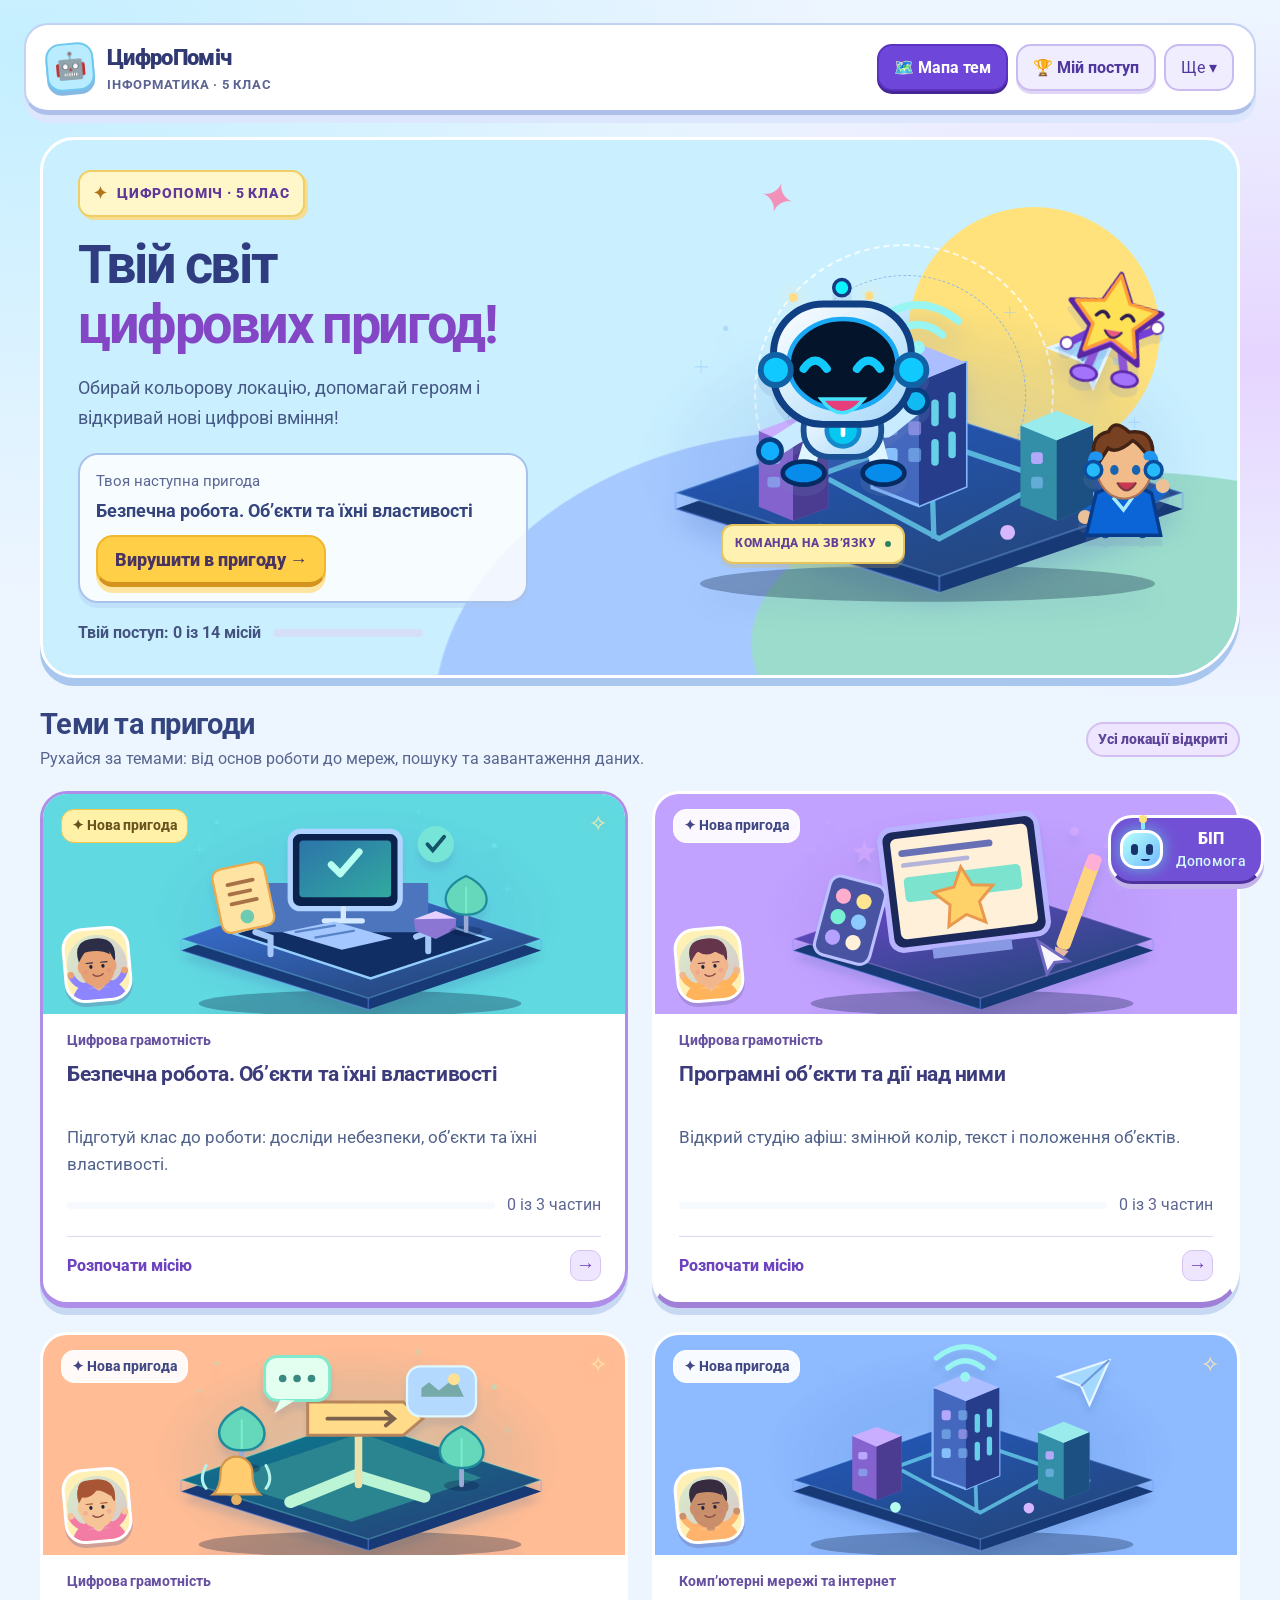
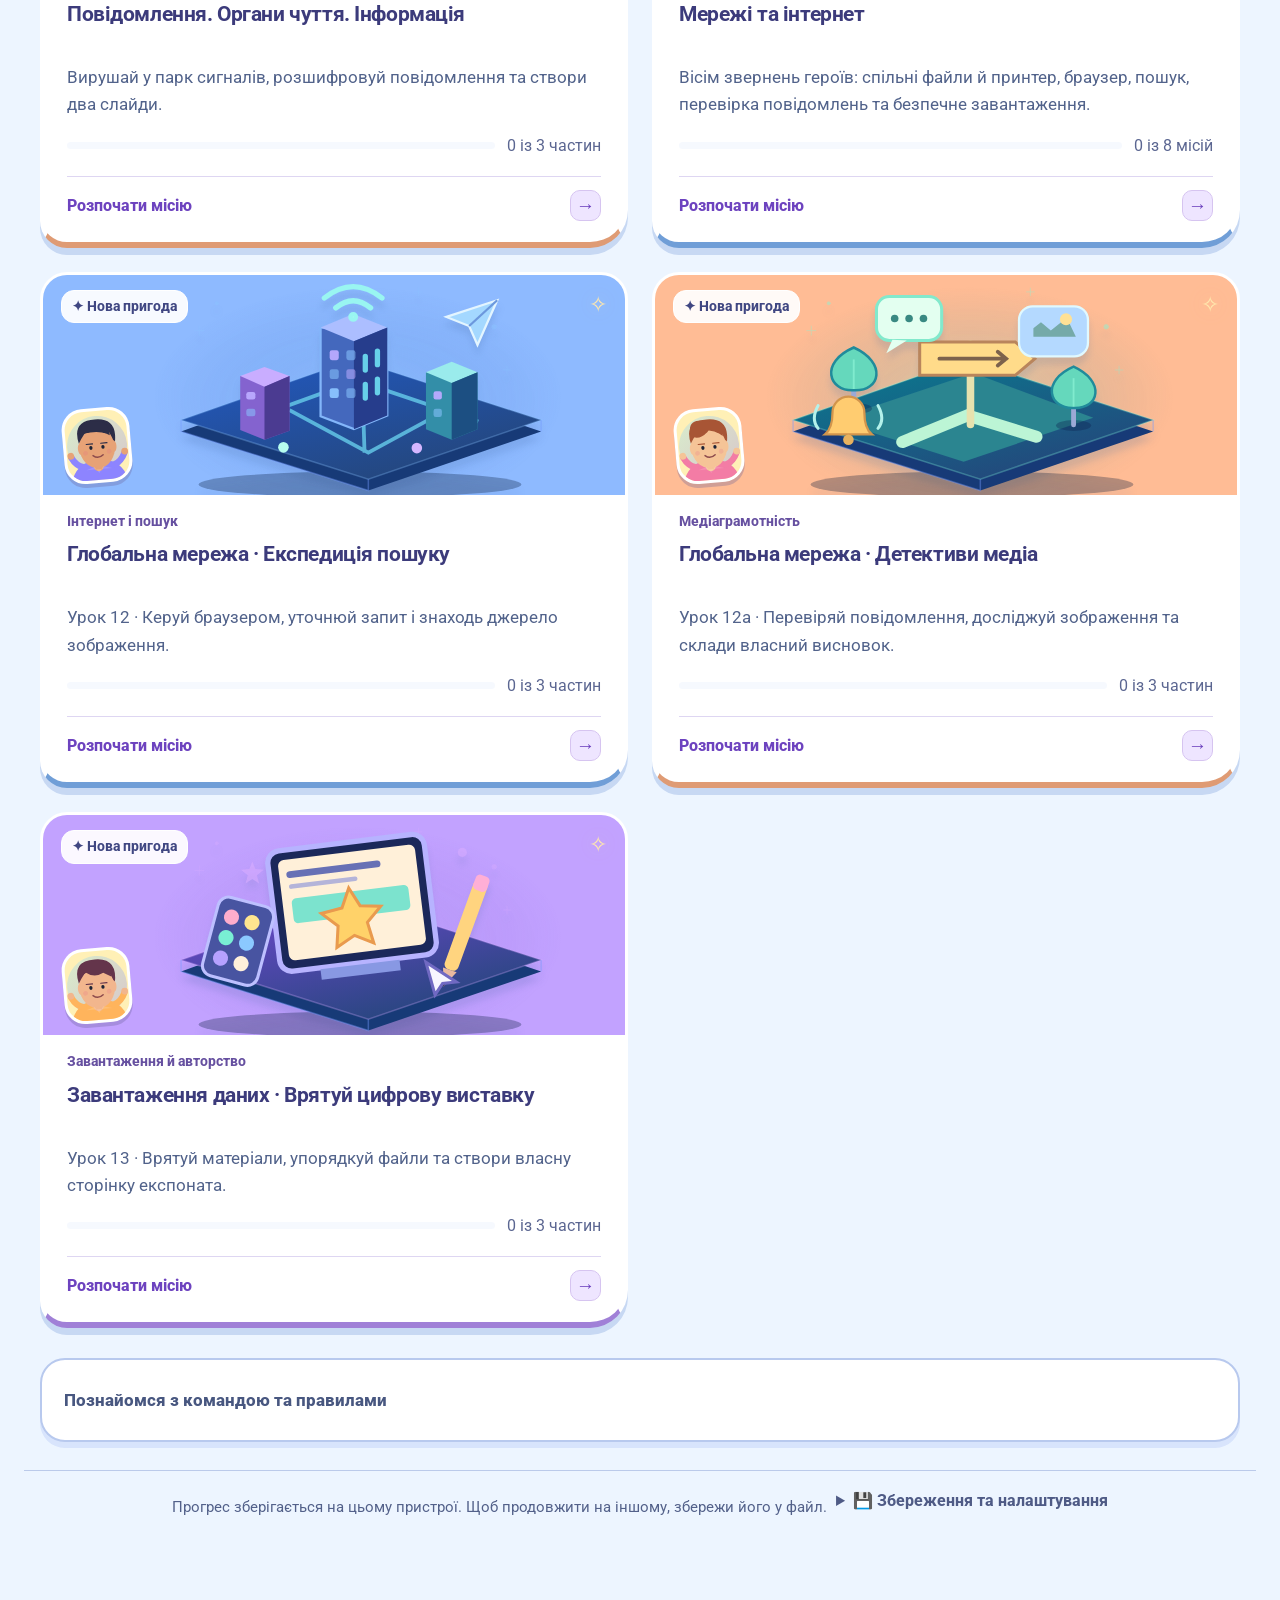
==== commit 78d39ab5: "Use self-hosted Roboto throughout the portal and repair task text contrast" ====
--- a/5/index.html
+++ b/5/index.html
@@ -1 +1 @@
-<!doctype html><html lang="uk"><head><meta charset="utf-8"><meta name="viewport" content="width=device-width,initial-scale=1"><meta http-equiv="refresh" content="0;url=./game.html#topics"><title>Місії 5 класу · ЦифроПоміч</title><script>location.replace("./game.html#topics");</script></head><body><a href="./game.html#topics">Відкрити Місії 5 класу</a></body></html>+<!doctype html><html lang="uk"><head><meta charset="utf-8"><meta name="viewport" content="width=device-width,initial-scale=1"><meta http-equiv="refresh" content="0;url=./game.html#topics"><title>Місії 5 класу · ЦифроПоміч</title><script>location.replace("./game.html#topics");</script><link rel="stylesheet" href="../readability.css?v=roboto1"></head><body><a href="./game.html#topics">Відкрити Місії 5 класу</a></body></html>
--- a/readability.css
+++ b/readability.css
@@ -0,0 +1,95 @@
+@import url('./fonts/roboto.css');
+
+/* One font for text, controls, learning illustrations and print views. */
+html, body, body *, input::placeholder, textarea::placeholder {
+  font-family: 'Roboto', Arial, sans-serif !important;
+}
+
+/* Light application surfaces need dark ink; the messenger has a dark surface. */
+html body .container .stage :is(.m1-drive, .m2-net, .m6-browser) {
+  color: #19334f;
+}
+html body .container .stage .m3-chatapp,
+html body .container .stage .m3-chatapp :is(.m3-chathead, .m3-bubble, strong, p) {
+  color: #f5f8ff;
+}
+html body .container .stage .m3-chatapp :is(small, .m3-mute, .tiny) {
+  color: #c9dcf4;
+}
+html body .container .stage :is(.m1-summary > div, .m2-finish, .m2-tip,
+  .m3-summary, .m3-tip, .m6-bip, .coachbox) {
+  color: #f5f8ff;
+}
+html body .container .stage .v4-scene > :is(.tiny, .v4-choice-note) {
+  color: #d1e0f4;
+}
+
+/* Navigation and expandable guidance sit on light panels. */
+html body .container .help-intro :is(summary, p, .mission-team, .mission-team > span, .team-label) {
+  color: #485780;
+}
+html body .container .map-legend {
+  background: #eee7ff;
+  color: #51378a;
+  border-color: #c7b7e9;
+}
+html body .container #reset-progress {
+  background: #fff0ed;
+  color: #852f32 !important;
+  border-color: #cf9697;
+}
+html body .portal-grades .academy-grade:nth-child(2) { --tile: #10758a; }
+html body .portal-grades .academy-grade:nth-child(3) { --tile: #b63472; }
+html body .portal-grades .academy-grade:nth-child(4) { --tile: #2767b3; }
+html body .portal-grades .academy-grade:nth-child(5) { --tile: #8846ad; }
+
+/* Keep secondary text readable in form fields and disabled controls. */
+input::placeholder, textarea::placeholder { color: #59667c; opacity: 1; }
+
+html body .container .stage .mission-done h2 { color: #24634b; }
+html body .container .stage .lesson-recap {
+  background: #eef5fc;
+  color: #2b405f;
+  border-color: #aac5dd;
+}
+html body .container .stage .lesson-recap :is(h3, p, strong) { color: #2b405f; }
+html body .container .stage :is(.m3-label, .m3-count) { color: #395475; }
+html body .container .stage .v4-scene { background-color: #10203a; }
+html body .container .stage .v4-photo {
+  background-color: #536780;
+  background-blend-mode: multiply;
+  color: #fff;
+}
+html body .container .stage .v4-status {
+  background: #dff3e9;
+  color: #214d3b;
+  border-color: #7fb69d;
+}
+html body .container .stage .v4-status.bad {
+  background: #fff0e9;
+  color: #702d31;
+  border-color: #d39a91;
+}
+html body .container main.stage [id$='-feedback']:not(:empty) {
+  background: #fff3e5;
+  color: #6a3821;
+  border-color: #dba774;
+}
+html body .container main.stage [id$='-feedback'] :is(p, h3, strong, small, .caps) {
+  color: #6a3821 !important;
+}
+html body .container .badge-item { color: #495477; background: #eef1f8; }
+html body .container .badge-item.earned { color: #245b42; background: #def4e7; }
+html body .container .msg-mission :is(.msg-observation, .msg-broadcast) :is(h3, strong) {
+  color: #35496d;
+}
+html body :is(.container main, main.container) a { color: #245b96; }
+html body main.container.panel { background: #fff; color: #263568; }
+@media (max-width: 700px) {
+  html body .container .m2-device { flex-wrap: wrap; min-width: 0; }
+  html body .container .m2-device strong { flex: 1 1 90px; min-width: 0; }
+  html body .container .m2-status { max-width: 100%; white-space: normal; }
+}
+@media print {
+  html body .container .stage .m3-chatapp { print-color-adjust: exact; }
+}
